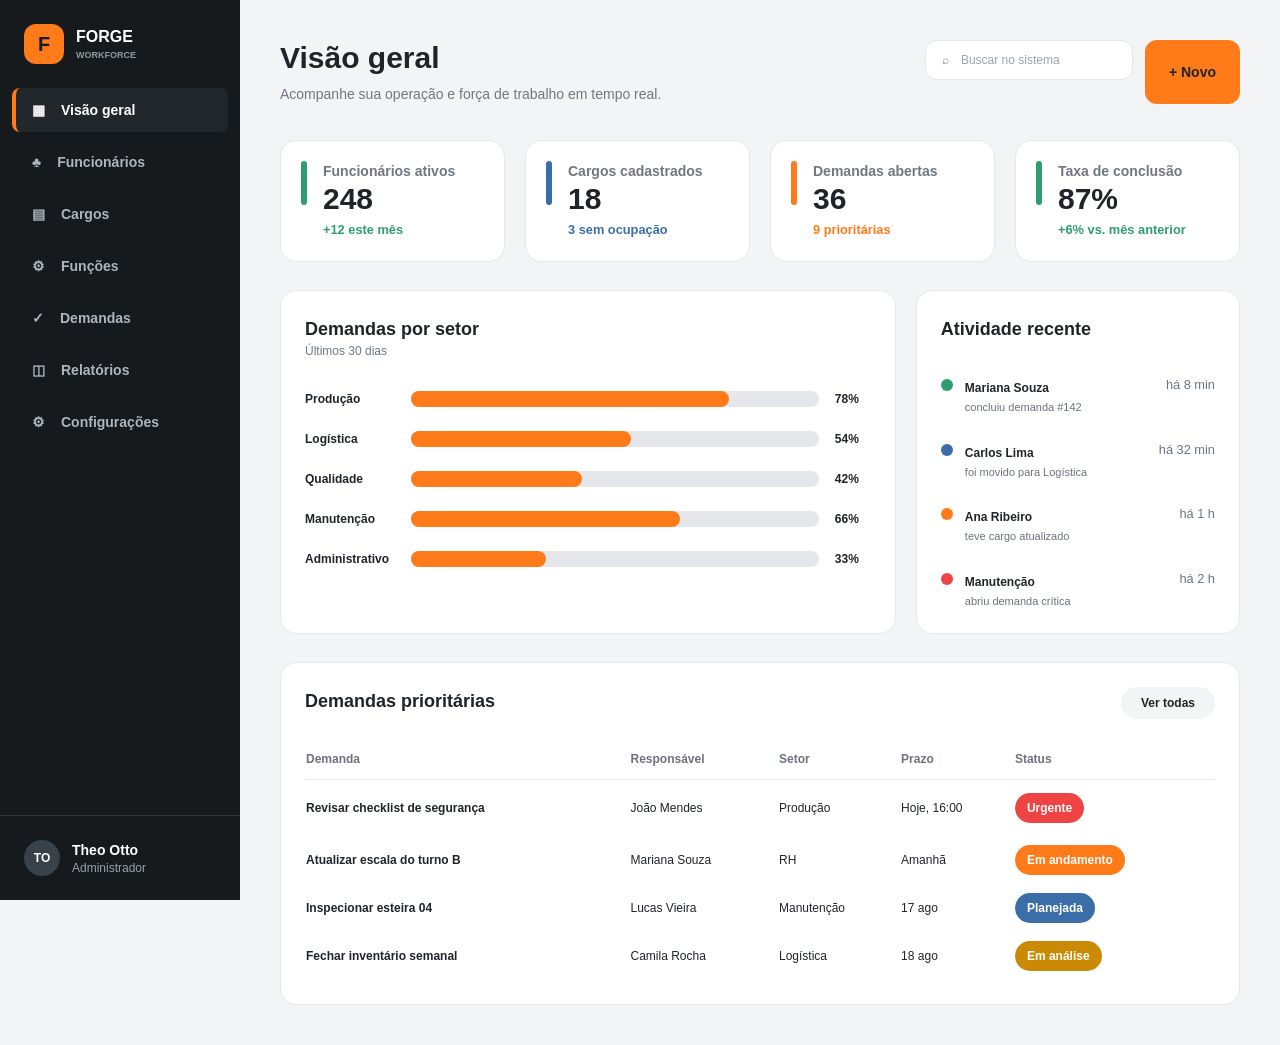
==== reuso/view/index.html @ 0a297c4e "todas as telas quase prontas e conexao com o banco" ====
<!doctype html>
<html lang="pt-BR">
<head>
  <meta charset="UTF-8"><meta name="viewport" content="width=device-width,initial-scale=1">
  <title>Forge Workforce</title><script src="../tailwind.js"></script>
  <script>tailwind.config={theme:{extend:{colors:{orange:'#ff7a18',ink:'#171a1d',page:'#f3f4f6'},fontFamily:{sans:['Inter','Arial','sans-serif']}}}}</script>
  <title>Home</title>
</head>
<body class="min-h-screen bg-page font-sans text-[#202428] ">
<div class="min-h-screen lg:flex">
  <aside class="bg-ink text-white lg:fixed lg:inset-y-0 lg:flex lg:w-60 lg:flex-col">
    <div class="flex items-center justify-between p-5 lg:p-6">
      <div class="flex items-center gap-3"><b class="grid size-10 place-items-center rounded-xl bg-orange text-xl text-ink">F</b><div><p class="font-bold">FORGE</p><p class="text-[9px] font-bold text-[#8f989f]">WORKFORCE</p></div></div><span class="lg:hidden">☰</span>
    </div>
    <nav class="hidden flex-1 space-y-2 px-3 lg:block">
      <a href="index.html" class="flex gap-4 rounded-lg border-l-4 border-orange bg-[#22272b] px-4 py-3 text-sm font-bold"><span>▦</span>Visão geral</a>
      <a href="funcionarios.html" class="flex gap-4 px-5 py-3 text-sm font-semibold text-[#aeb5bc] hover:bg-[#22272b]"><span>♣</span>Funcionários</a>
      <a href="cargos.html" class="flex gap-4 px-5 py-3 text-sm font-semibold text-[#aeb5bc] hover:bg-[#22272b]"><span>▤</span>Cargos</a>
      <a href="funcoes.html" class="flex gap-4 px-5 py-3 text-sm font-semibold text-[#aeb5bc] hover:bg-[#22272b]"><span>⚙</span>Funções</a>
      <a href="demandas.html" class="flex gap-4 px-5 py-3 text-sm font-semibold text-[#aeb5bc] hover:bg-[#22272b]"><span>✓</span>Demandas</a>
      <a href="relatorios.html" class="flex gap-4 px-5 py-3 text-sm font-semibold text-[#aeb5bc] hover:bg-[#22272b]"><span>◫</span>Relatórios</a>
      <a class="flex gap-4 px-5 py-3 text-sm font-semibold text-[#aeb5bc] hover:bg-[#22272b]"><span>⚙</span>Configurações</a>
    </nav>
    <div class="hidden border-t border-[#30363b] p-6 lg:flex lg:items-center lg:gap-3"><b class="grid size-9 place-items-center rounded-full bg-[#394149] text-xs">TO</b><div><p class="text-sm font-bold">Theo Otto</p><p class="text-xs text-[#9aa2a9]">Administrador</p></div></div>
  </aside>
  <main class="w-full p-5 sm:p-8 lg:ml-60 lg:p-10">
    <header class="mb-9 flex flex-col gap-5 sm:flex-row sm:justify-between">
      <div><h1 class="text-3xl font-black">Visão geral</h1><p class="mt-2 text-sm text-[#6f7780] ">Acompanhe sua operação e força de trabalho em tempo real.</p></div>
      <div class="flex gap-3"><label class="flex h-10 w-52 items-center gap-3 rounded-xl border bg-white px-4 text-xs text-[#6f7780]">⌕<input class="w-full outline-none" placeholder="Buscar no sistema"></label><button class="rounded-xl bg-orange px-6 text-sm font-bold hover:bg-orange-600 hover:scale-105 duration-300">+ Novo</button></div>
    </header>
    <section class="grid gap-5 sm:grid-cols-2 xl:grid-cols-4">
      <article class="rounded-2xl border bg-white p-5"><div class="flex gap-4"><i class="h-11 w-1.5 rounded-full bg-[#2f9e6f]"></i><div><p class="text-sm font-bold text-[#6f7780]">Funcionários ativos</p><b class="block text-3xl">248</b><small class="font-bold text-[#2f9e6f]">+12 este mês</small></div></div></article>
      <article class="rounded-2xl border bg-white p-5"><div class="flex gap-4"><i class="h-11 w-1.5 rounded-full bg-[#3b6ea8]"></i><div><p class="text-sm font-bold text-[#6f7780]">Cargos cadastrados</p><b class="block text-3xl">18</b><small class="font-bold text-[#3b6ea8]">3 sem ocupação</small></div></div></article>
      <article class="rounded-2xl border bg-white p-5"><div class="flex gap-4"><i class="h-11 w-1.5 rounded-full bg-orange"></i><div><p class="text-sm font-bold text-[#6f7780]">Demandas abertas</p><b class="block text-3xl">36</b><small class="font-bold text-orange">9 prioritárias</small></div></div></article>
      <article class="rounded-2xl border bg-white p-5"><div class="flex gap-4"><i class="h-11 w-1.5 rounded-full bg-[#2f9e6f]"></i><div><p class="text-sm font-bold text-[#6f7780]">Taxa de conclusão</p><b class="block text-3xl">87%</b><small class="font-bold text-[#2f9e6f]">+6% vs. mês anterior</small></div></div></article>
    </section>
    <section class="mt-7 grid gap-5 xl:grid-cols-[1.9fr_1fr]">
      <article class="rounded-2xl border bg-white p-6"><h2 class="text-lg font-black">Demandas por setor</h2><p class="text-xs text-[#6f7780]">Últimos 30 dias</p>
        <div class="mt-8 space-y-6">
          <div class="grid grid-cols-[90px_1fr_36px] gap-4 text-xs font-bold"><span>Produção</span><div class="h-4 rounded-full bg-gray-200"><div class="h-full w-[78%] rounded-full bg-orange"></div></div><span>78%</span></div>
          <div class="grid grid-cols-[90px_1fr_36px] gap-4 text-xs font-bold"><span>Logística</span><div class="h-4 rounded-full bg-gray-200"><div class="h-full w-[54%] rounded-full bg-orange"></div></div><span>54%</span></div>
          <div class="grid grid-cols-[90px_1fr_36px] gap-4 text-xs font-bold"><span>Qualidade</span><div class="h-4 rounded-full bg-gray-200"><div class="h-full w-[42%] rounded-full bg-orange"></div></div><span>42%</span></div>
          <div class="grid grid-cols-[90px_1fr_36px] gap-4 text-xs font-bold"><span>Manutenção</span><div class="h-4 rounded-full bg-gray-200"><div class="h-full w-[66%] rounded-full bg-orange"></div></div><span>66%</span></div>
          <div class="grid grid-cols-[90px_1fr_36px] gap-4 text-xs font-bold"><span>Administrativo</span><div class="h-4 rounded-full bg-gray-200"><div class="h-full w-[33%] rounded-full bg-orange"></div></div><span>33%</span></div>
        </div>
      </article>
      <article class="rounded-2xl border bg-white p-6"><h2 class="text-lg font-black">Atividade recente</h2>
        <div class="mt-8 space-y-6">
          <div class="flex gap-3"><i class="mt-1 size-3 rounded-full bg-[#2f9e6f]"></i><div class="flex-1"><b class="text-xs">Mariana Souza</b><p class="text-[11px] text-gray-500">concluiu demanda #142</p></div><small class="text-gray-500">há 8 min</small></div>
          <div class="flex gap-3"><i class="mt-1 size-3 rounded-full bg-[#3b6ea8]"></i><div class="flex-1"><b class="text-xs">Carlos Lima</b><p class="text-[11px] text-gray-500">foi movido para Logística</p></div><small class="text-gray-500">há 32 min</small></div>
          <div class="flex gap-3"><i class="mt-1 size-3 rounded-full bg-orange"></i><div class="flex-1"><b class="text-xs">Ana Ribeiro</b><p class="text-[11px] text-gray-500">teve cargo atualizado</p></div><small class="text-gray-500">há 1 h</small></div>
          <div class="flex gap-3"><i class="mt-1 size-3 rounded-full bg-red-500"></i><div class="flex-1"><b class="text-xs">Manutenção</b><p class="text-[11px] text-gray-500">abriu demanda crítica</p></div><small class="text-gray-500">há 2 h</small></div>
        </div>
      </article>
    </section>
    <section class="mt-7 rounded-2xl border bg-white p-6"><div class="flex justify-between"><h2 class="text-lg font-black">Demandas prioritárias</h2><button class="rounded-full bg-gray-100 px-5 py-2 text-xs font-bold">Ver todas</button></div>
      <div class="overflow-x-auto"><table class="mt-5 w-full min-w-[760px] text-left text-xs"><thead class="border-b text-gray-500"><tr><th class="py-3">Demanda</th><th>Responsável</th><th>Setor</th><th>Prazo</th><th>Status</th></tr></thead><tbody>
        <tr><td class="py-5 font-bold">Revisar checklist de segurança</td><td>João Mendes</td><td>Produção</td><td>Hoje, 16:00</td><td><b class="rounded-full bg-red-500 px-3 py-2 text-white">Urgente</b></td></tr>
        <tr><td class="py-4 font-bold">Atualizar escala do turno B</td><td>Mariana Souza</td><td>RH</td><td>Amanhã</td><td><b class="rounded-full bg-orange px-3 py-2 text-white">Em andamento</b></td></tr>
        <tr><td class="py-4 font-bold">Inspecionar esteira 04</td><td>Lucas Vieira</td><td>Manutenção</td><td>17 ago</td><td><b class="rounded-full bg-[#3b6ea8] px-3 py-2 text-white">Planejada</b></td></tr>
        <tr><td class="py-4 font-bold">Fechar inventário semanal</td><td>Camila Rocha</td><td>Logística</td><td>18 ago</td><td><b class="rounded-full bg-yellow-600 px-3 py-2 text-white">Em análise</b></td></tr>
      </tbody></table></div>
    </section>
  </main>
</div>
</body></html>
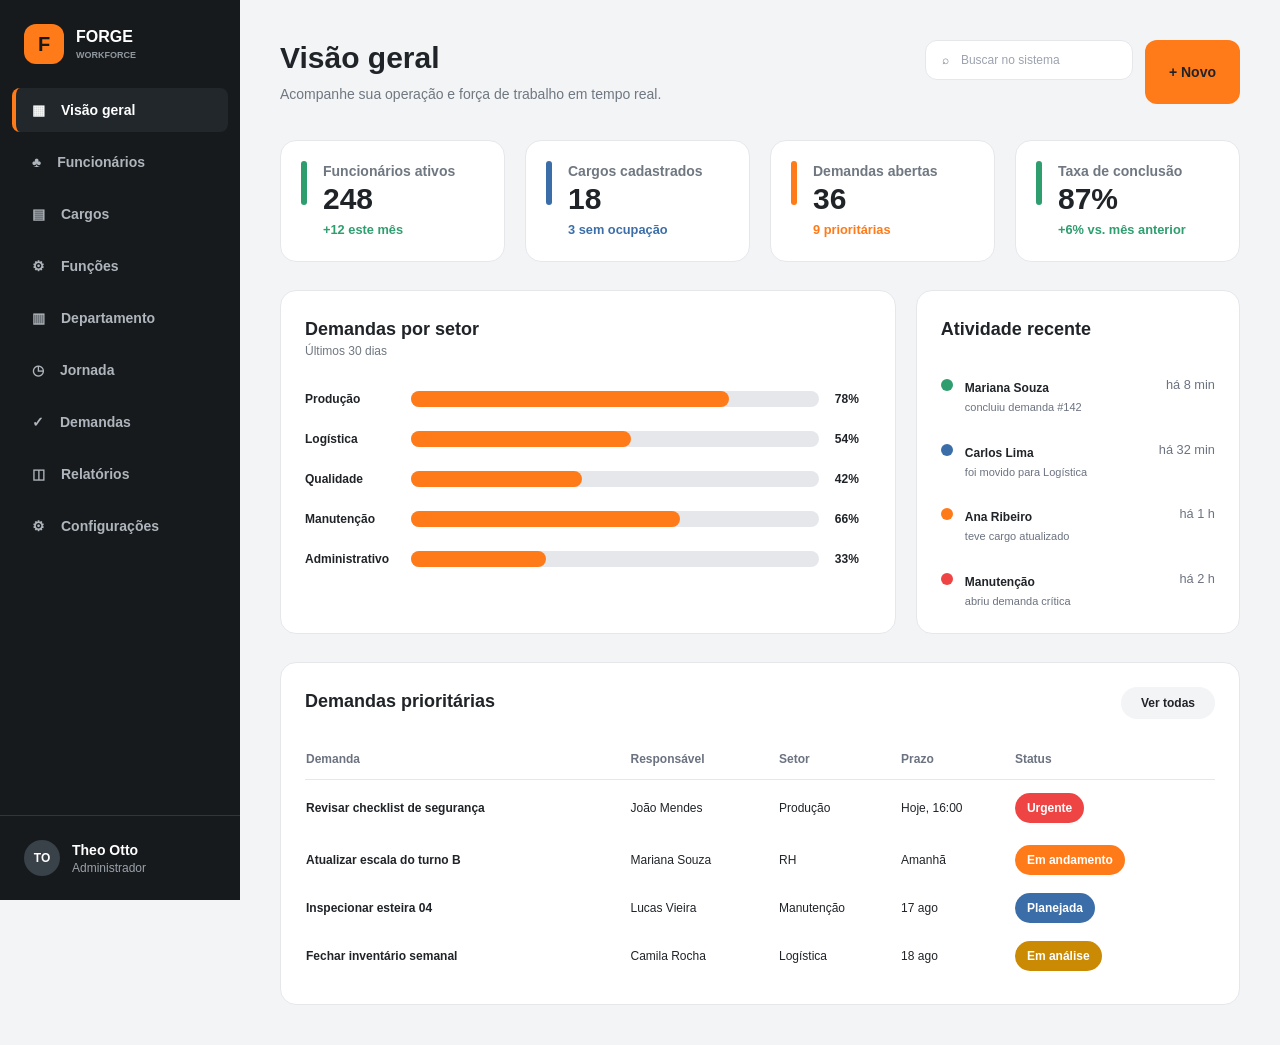
==== commit ea04953b: "conexao com o banco, jornada e departamento com CREATE" ====
--- a/reuso/view/index.html
+++ b/reuso/view/index.html
@@ -17,6 +17,8 @@
       <a href="funcionarios.html" class="flex gap-4 px-5 py-3 text-sm font-semibold text-[#aeb5bc] hover:bg-[#22272b]"><span>♣</span>Funcionários</a>
       <a href="cargos.html" class="flex gap-4 px-5 py-3 text-sm font-semibold text-[#aeb5bc] hover:bg-[#22272b]"><span>▤</span>Cargos</a>
       <a href="funcoes.html" class="flex gap-4 px-5 py-3 text-sm font-semibold text-[#aeb5bc] hover:bg-[#22272b]"><span>⚙</span>Funções</a>
+      <a href="departamento.html" class="flex gap-4 px-5 py-3 text-sm font-semibold text-[#aeb5bc] hover:bg-[#22272b]"><span>▥</span>Departamento</a>
+      <a href="jornada.html" class="flex gap-4 px-5 py-3 text-sm font-semibold text-[#aeb5bc] hover:bg-[#22272b]"><span>◷</span>Jornada</a>
       <a href="demandas.html" class="flex gap-4 px-5 py-3 text-sm font-semibold text-[#aeb5bc] hover:bg-[#22272b]"><span>✓</span>Demandas</a>
       <a href="relatorios.html" class="flex gap-4 px-5 py-3 text-sm font-semibold text-[#aeb5bc] hover:bg-[#22272b]"><span>◫</span>Relatórios</a>
       <a class="flex gap-4 px-5 py-3 text-sm font-semibold text-[#aeb5bc] hover:bg-[#22272b]"><span>⚙</span>Configurações</a>
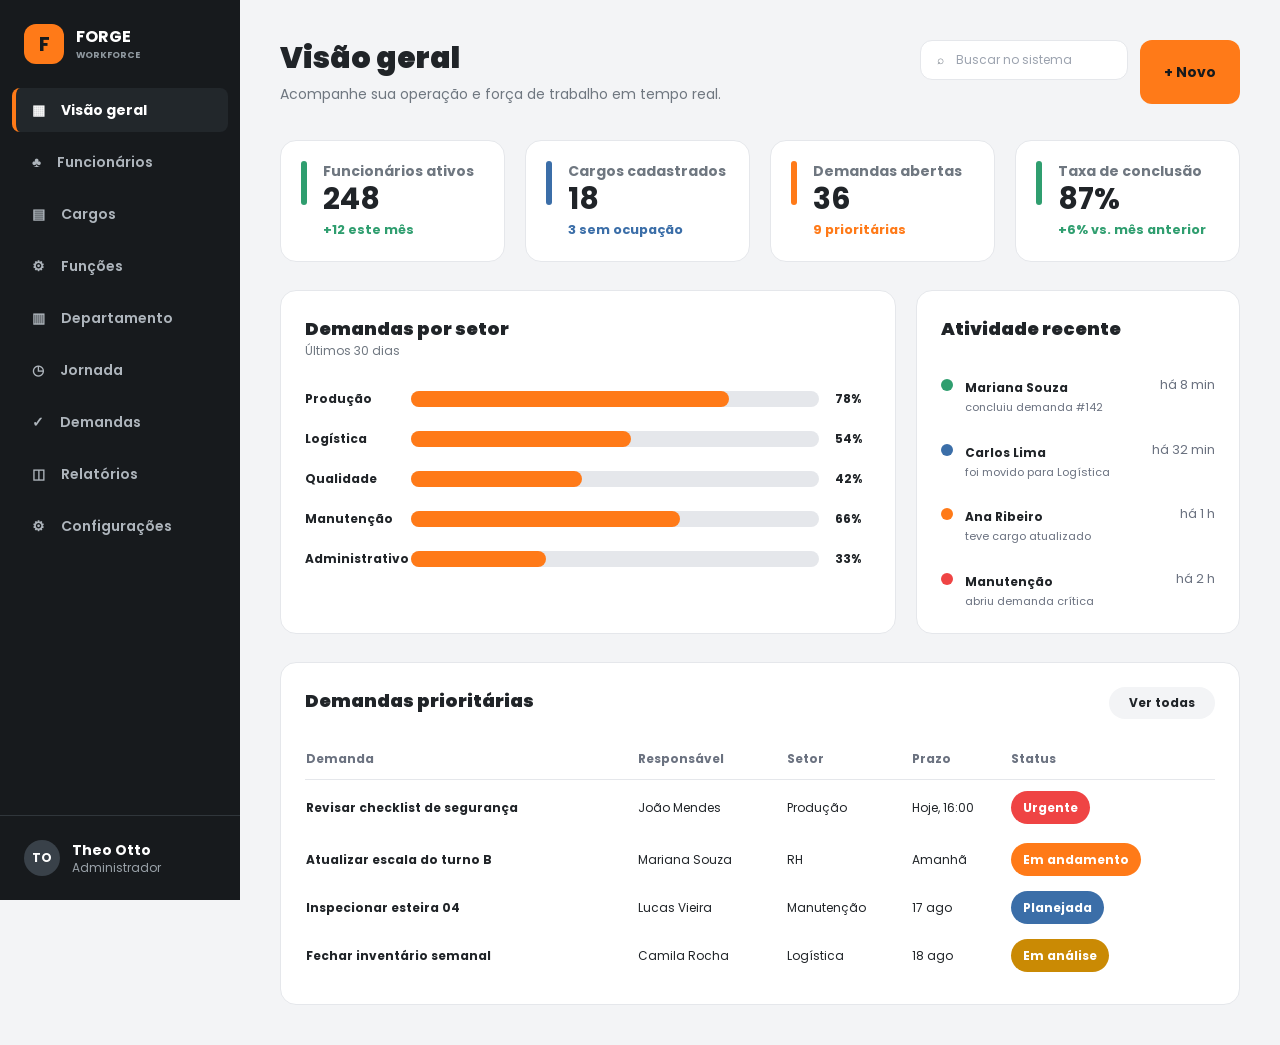
==== commit 2b1e548d: "variabilidade variabilidade ok" ====
--- a/reuso/view/index.html
+++ b/reuso/view/index.html
@@ -2,9 +2,11 @@
 <html lang="pt-BR">
 <head>
   <meta charset="UTF-8"><meta name="viewport" content="width=device-width,initial-scale=1">
-  <title>Forge Workforce</title><script src="../tailwind.js"></script>
-  <script>tailwind.config={theme:{extend:{colors:{orange:'#ff7a18',ink:'#171a1d',page:'#f3f4f6'},fontFamily:{sans:['Inter','Arial','sans-serif']}}}}</script>
+  <title>Forge Workforce</title><script src="../assets/vendor/tailwind.js"></script>
+  <script>tailwind.config={theme:{extend:{colors:{orange:'#ff7a18',ink:'#171a1d',page:'#f3f4f6'},fontFamily:{sans:['Poppins','Arial','sans-serif']}}}}</script>
   <title>Home</title>
+<script src="../assets/js/variabilidade.js" defer></script>
+  <link rel="stylesheet" href="../assets/css/fonts.css">
 </head>
 <body class="min-h-screen bg-page font-sans text-[#202428] ">
 <div class="min-h-screen lg:flex">
@@ -21,7 +23,7 @@
       <a href="jornada.html" class="flex gap-4 px-5 py-3 text-sm font-semibold text-[#aeb5bc] hover:bg-[#22272b]"><span>◷</span>Jornada</a>
       <a href="demandas.html" class="flex gap-4 px-5 py-3 text-sm font-semibold text-[#aeb5bc] hover:bg-[#22272b]"><span>✓</span>Demandas</a>
       <a href="relatorios.html" class="flex gap-4 px-5 py-3 text-sm font-semibold text-[#aeb5bc] hover:bg-[#22272b]"><span>◫</span>Relatórios</a>
-      <a class="flex gap-4 px-5 py-3 text-sm font-semibold text-[#aeb5bc] hover:bg-[#22272b]"><span>⚙</span>Configurações</a>
+      <a href="configuracoes.html" class="flex gap-4 px-5 py-3 text-sm font-semibold text-[#aeb5bc] hover:bg-[#22272b]"><span>⚙</span>Configurações</a>
     </nav>
     <div class="hidden border-t border-[#30363b] p-6 lg:flex lg:items-center lg:gap-3"><b class="grid size-9 place-items-center rounded-full bg-[#394149] text-xs">TO</b><div><p class="text-sm font-bold">Theo Otto</p><p class="text-xs text-[#9aa2a9]">Administrador</p></div></div>
   </aside>
--- a/reuso/assets/css/fonts.css
+++ b/reuso/assets/css/fonts.css
@@ -0,0 +1,14 @@
+@import url('https://fonts.googleapis.com/css2?family=Poppins:ital,wght@0,100;0,200;0,300;0,400;0,500;0,600;0,700;0,800;0,900;1,100;1,200;1,300;1,400;1,500;1,600;1,700;1,800;1,900&display=swap');
+
+html,
+body,
+html .font-sans {
+  font-family: 'Poppins', Arial, sans-serif;
+}
+
+button,
+input,
+select,
+textarea {
+  font-family: inherit;
+}
